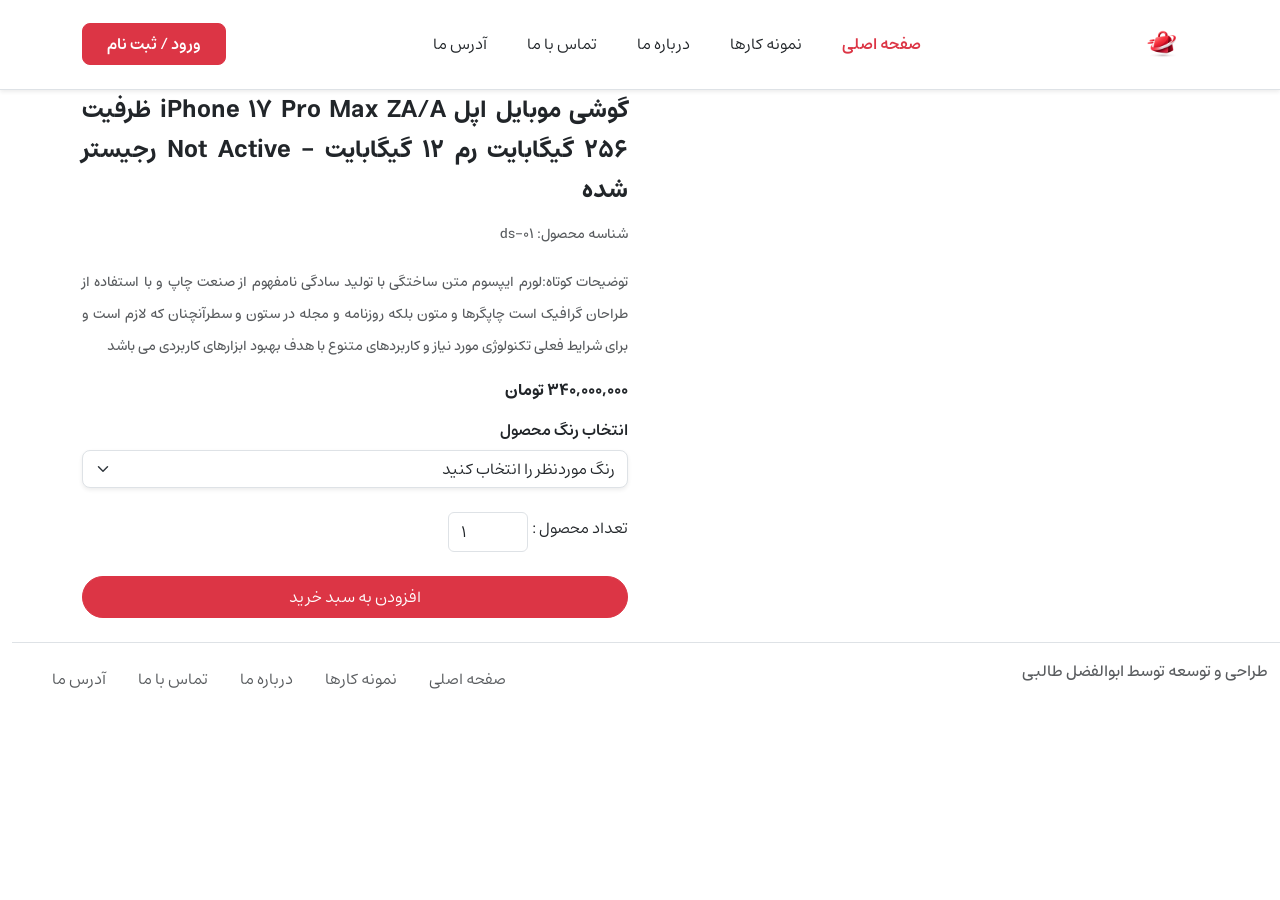
==== assets/pages/product-iphone17-pro-max/product-iphone17-pro-max.html @ 1afc5823 "create product page layout for iphone 17 pro max and checked responsive web site and some changes" ====
<!doctype html>
<html lang="fa" dir="rtl">
  <head>
    <meta charset="UTF-8" />
    <meta name="viewport" content="width=device-width, initial-scale=1.0" />
    <title>Dian store</title>
    <link
      rel="shortcut icon"
      href="../../../assets/font/icon.webp"
      type="image/x-icon"
    />
    <link rel="stylesheet" href="../../../assets/font/font.css" />
    <link
      rel="stylesheet"
      href="../../../assets/bootstrap/css/bootstrap.rtl.css"
    />
    <link rel="stylesheet" href="./product-iphone17-pro-max.css" />
  </head>
  <body>
    <!-- header -->
    <header class="bg-white border-bottom shadow-sm py-2" dir="rtl">
      <nav class="navbar navbar-expand-lg">
        <div class="container">
          <!-- Logo -->
          <a class="navbar-brand m-0" href="#">
            <img
              src="../../images/icon.png"
              alt="Diyan Store"
              width="70"
              height="70"
              class="img-fluid"
            />
          </a>

          <!-- Mobile Toggle -->
          <button
            class="navbar-toggler border-0 shadow-none"
            type="button"
            data-bs-toggle="collapse"
            data-bs-target="#navbarSupportedContent"
            aria-controls="navbarSupportedContent"
            aria-expanded="false"
            aria-label="باز کردن منو"
          >
            <span class="navbar-toggler-icon"></span>
          </button>

          <!-- Menu -->
          <div class="collapse navbar-collapse" id="navbarSupportedContent">
            <ul class="navbar-nav mx-auto gap-lg-2 mt-3 mt-lg-0">
              <li class="nav-item">
                <a
                  class="nav-link active text-danger fw-semibold px-3"
                  href="#"
                >
                  صفحه اصلی
                </a>
              </li>

              <li class="nav-item">
                <a class="nav-link text-dark px-3" href="#"> نمونه کارها </a>
              </li>

              <li class="nav-item">
                <a class="nav-link text-dark px-3" href="#"> درباره ما </a>
              </li>

              <li class="nav-item">
                <a class="nav-link text-dark px-3" href="#"> تماس با ما </a>
              </li>

              <li class="nav-item">
                <a class="nav-link text-dark px-3" href="#"> آدرس ما </a>
              </li>
            </ul>

            <!-- Login -->
            <div class="d-grid d-lg-block mt-3 mt-lg-0">
              <a
                href="../../pages/login/login.html"
                class="btn btn-danger px-4 py-2 rounded-3 fw-semibold"
              >
                ورود / ثبت نام
              </a>
            </div>
          </div>
        </div>
      </nav>
    </header>
    <main class="container">
      <section class="row row-cols-1 row-cols-md-2 gap-4 gap-md-0">
        <!-- right product -->
        <div class="col">
          <div>
            <!-- main image -->
            <div>
              <img
                src="https://www.technolife.com/image/small_product-TLP-149697_e49566d8-244f-415b-a227-f7345502170a.png"
                class="img-fluid"
                alt=""
              />
            </div>
            <!-- sub images -->
            <div class="d-flex gap-0">
              <img
                src="https://www.technolife.com/image/small_product-TLP-165487_77719c10-38f3-430c-b650-bca7d2ac9f5a.png"
                class="img-fluid w-25"
                alt=""
              />
              <img
                src="https://www.technolife.com/image/small_product-TLP-165487_77719c10-38f3-430c-b650-bca7d2ac9f5a.png"
                class="img-fluid w-25"
                alt=""
              />
              <img
                src="https://www.technolife.com/image/small_product-TLP-165487_77719c10-38f3-430c-b650-bca7d2ac9f5a.png"
                class="img-fluid w-25"
                alt=""
              />
              <img
                src="https://www.technolife.com/image/small_product-TLP-165487_77719c10-38f3-430c-b650-bca7d2ac9f5a.png"
                class="img-fluid w-25"
                alt=""
              />
            </div>
          </div>
        </div>
        <!-- left product -->
        <div class="col d-flex align-items-center justify-content-center">
          <div>
            <h2 class="fw-bold text-custom2">
              گوشی موبایل اپل iPhone 17 Pro Max ZA/A ظرفیت 256 گیگابایت رم 12
              گیگابایت - Not Active رجیستر شده
            </h2>
            <p class="text-muted text-custom">شناسه محصول: ds-01</p>
            <p class="text-muted text-custom">
              توضیحات کوتاه:لورم ایپسوم متن ساختگی با تولید سادگی نامفهوم از
              صنعت چاپ و با استفاده از طراحان گرافیک است چاپگرها و متون بلکه
              روزنامه و مجله در ستون و سطرآنچنان که لازم است و برای شرایط فعلی
              تکنولوژی مورد نیاز و کاربردهای متنوع با هدف بهبود ابزارهای کاربردی
              می باشد
            </p>
            <p class="fw-bold">340,000,000 تومان</p>
         

            <div class="mb-3">
              <label for="productColor" class="form-label fw-semibold">
                انتخاب رنگ محصول
              </label>

              <select
                class="form-select  rounded-3 shadow-sm"
                name="color"
                id="productColor"
              >
                <option value=""  selected disabled>
                  رنگ موردنظر را انتخاب کنید
                </option>
                <option value="مشکی">مشکی</option>
                <option value="سفید">سفید</option>
                <option value="آبی">آبی</option>
                <option value="نارنجی">نارنجی</option>
              </select>
            </div>

            <div class="mb-4 d-flex align-items-center gap-1 mt-4">
              <label for="quantity" class="form-label">تعداد محصول :</label>
              <input
                type="number"
                class="form-control"
                id="quantity"
                value="1"
                min="1"
                style="width: 80px; height: 40px"
              />
            </div>
            <button class="btn btn-danger px-5 p-2 w-100 rounded-5">
              افزودن به سبد خرید
            </button>
          </div>
        </div>
      </section>
    </main>
    <!-- footer -->
    <footer
      class="container-fluid row row-cols-1 row-cols-md-2 py-3 my-4 border-top"
    >
      <div class="col">
        <div>
          <p class="mb-0 text-body-secondary">
            طراحی و توسعه توسط ابوالفضل طالبی
          </p>
        </div>
      </div>
      <div class="col">
        <div>
          <ul class="nav justify-content-md-end">
            <li class="nav-item">
              <a href="#" class="nav-link text-body-secondary">صفحه اصلی</a>
            </li>
            <li class="nav-item">
              <a href="#" class="nav-link text-body-secondary">نمونه کارها</a>
            </li>
            <li class="nav-item">
              <a href="#" class="nav-link text-body-secondary">درباره ما</a>
            </li>
            <li class="nav-item">
              <a href="#" class="nav-link text-body-secondary">تماس با ما</a>
            </li>
            <li class="nav-item">
              <a href="#" class="nav-link text-body-secondary">آدرس ما</a>
            </li>
          </ul>
        </div>
      </div>
    </footer>
  </body>
</html>
---- assets/font/font.css ----
/* Estedad Font Faces */

@font-face {
  font-family: "Estedad";
  src: url("./Estedad-FD-ExtraLight.woff2") format("woff2");
  font-weight: 200;
  font-style: normal;
  font-display: swap;
}

@font-face {
  font-family: "Estedad";
  src: url("./Estedad-FD-Light.woff2") format("woff2");
  font-weight: 300;
  font-style: normal;
  font-display: swap;
}

@font-face {
  font-family: "Estedad";
  src: url("./Estedad-FD-Regular.woff2") format("woff2");
  font-weight: 400;
  font-style: normal;
  font-display: swap;
}

@font-face {
  font-family: "Estedad";
  src: url("./Estedad-FD-Medium.woff2") format("woff2");
  font-weight: 500;
  font-style: normal;
  font-display: swap;
}

@font-face {
  font-family: "Estedad";
  src: url("./Estedad-FD-SemiBold.woff2") format("woff2");
  font-weight: 600;
  font-style: normal;
  font-display: swap;
}

@font-face {
  font-family: "Estedad";
  src: url("./Estedad-FD-Bold.woff2") format("woff2");
  font-weight: 700;
  font-style: normal;
  font-display: swap;
}

@font-face {
  font-family: "Estedad";
  src: url("./Estedad-FD-ExtraBold.woff2") format("woff2");
  font-weight: 800;
  font-style: normal;
  font-display: swap;
}

@font-face {
  font-family: "Estedad";
  src: url("./Estedad-FD-Black.woff2") format("woff2");
  font-weight: 900;
  font-style: normal;
  font-display: swap;
}

/* Global Font */
* {
  font-family: "Estedad", sans-serif;
}

/* Body */
body {
  font-weight: 400;
}

/* Headings */
h1,
h2,
h3,
h4,
h5,
h6 {
  font-weight: 700;
}

/* Paragraphs */
p {
  font-weight: 500;
}
---- assets/pages/product-iphone17-pro-max/product-iphone17-pro-max.css ----
.text-custom{
    text-align: justify;
    line-height: 2rem;
    font-size: 14px;
}
.text-custom2{
    text-align: justify;
    line-height: 2.5rem;
    font-size: 24px;
}
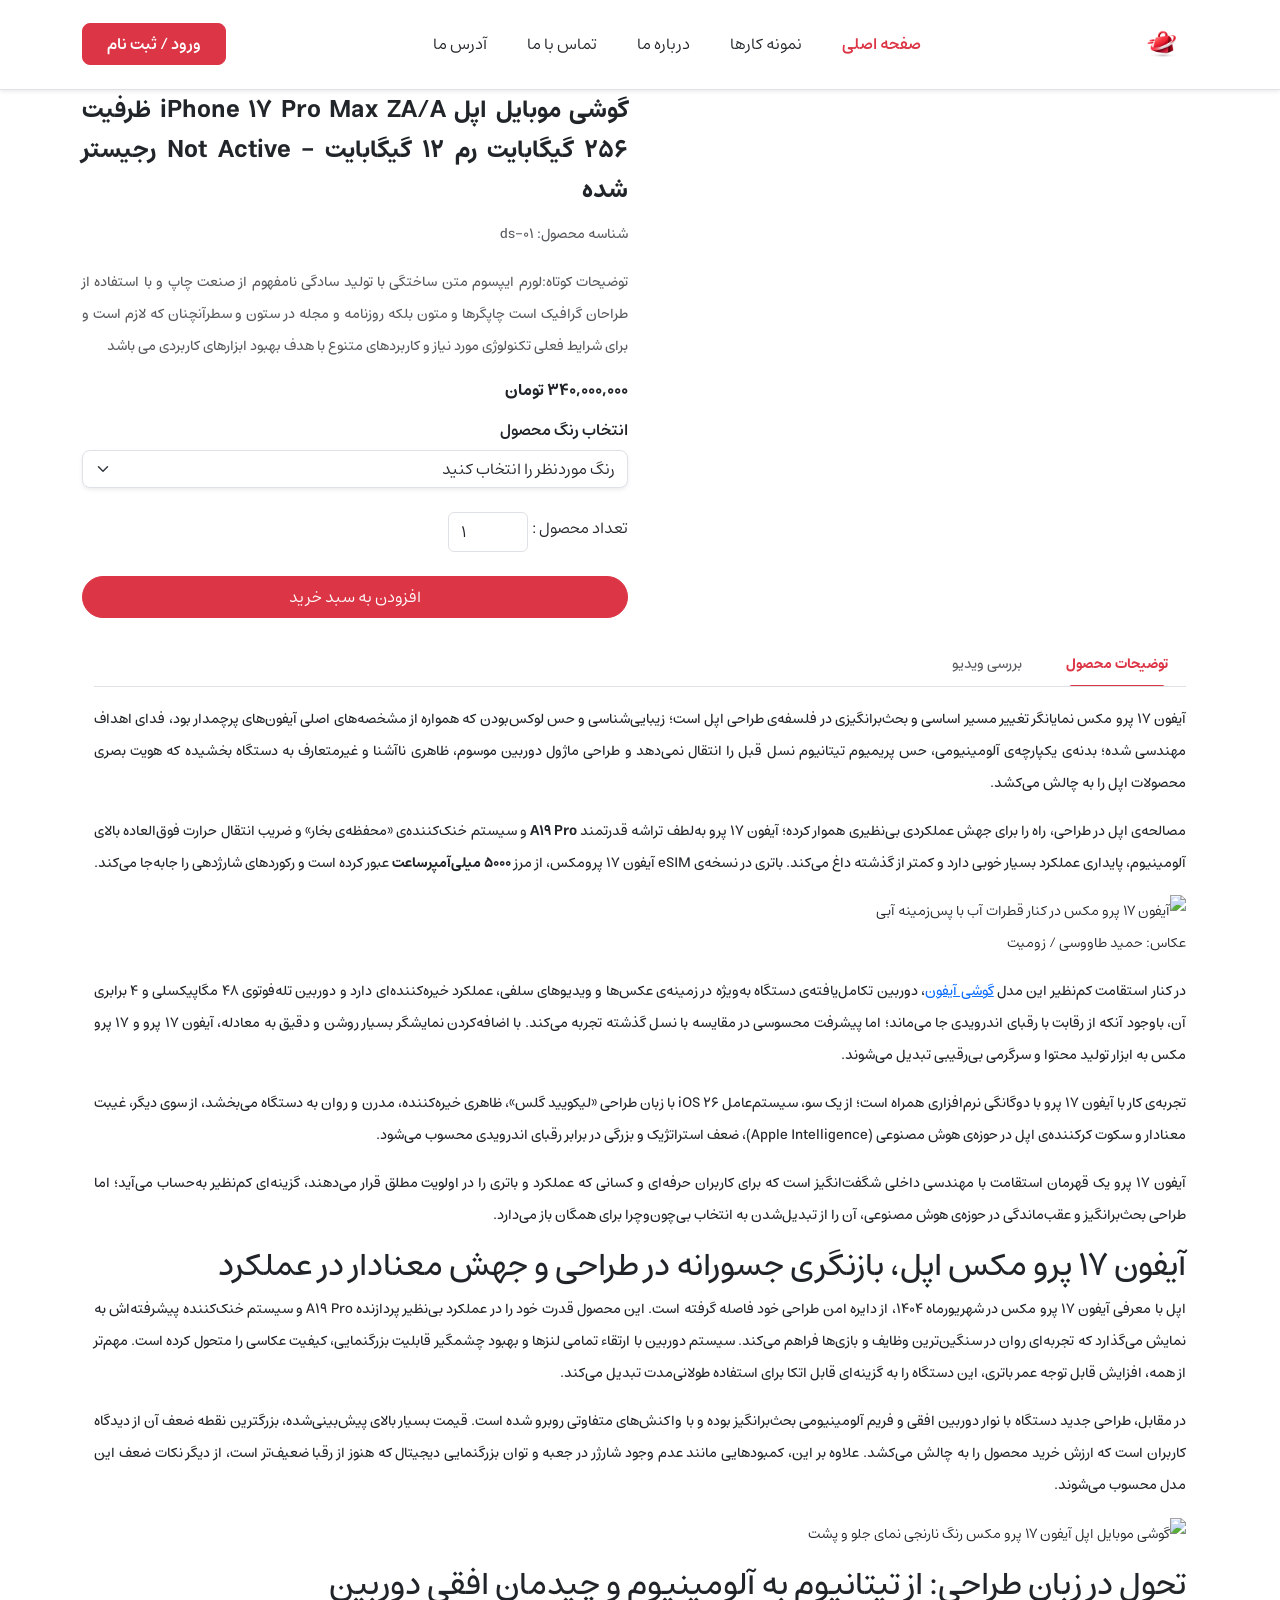
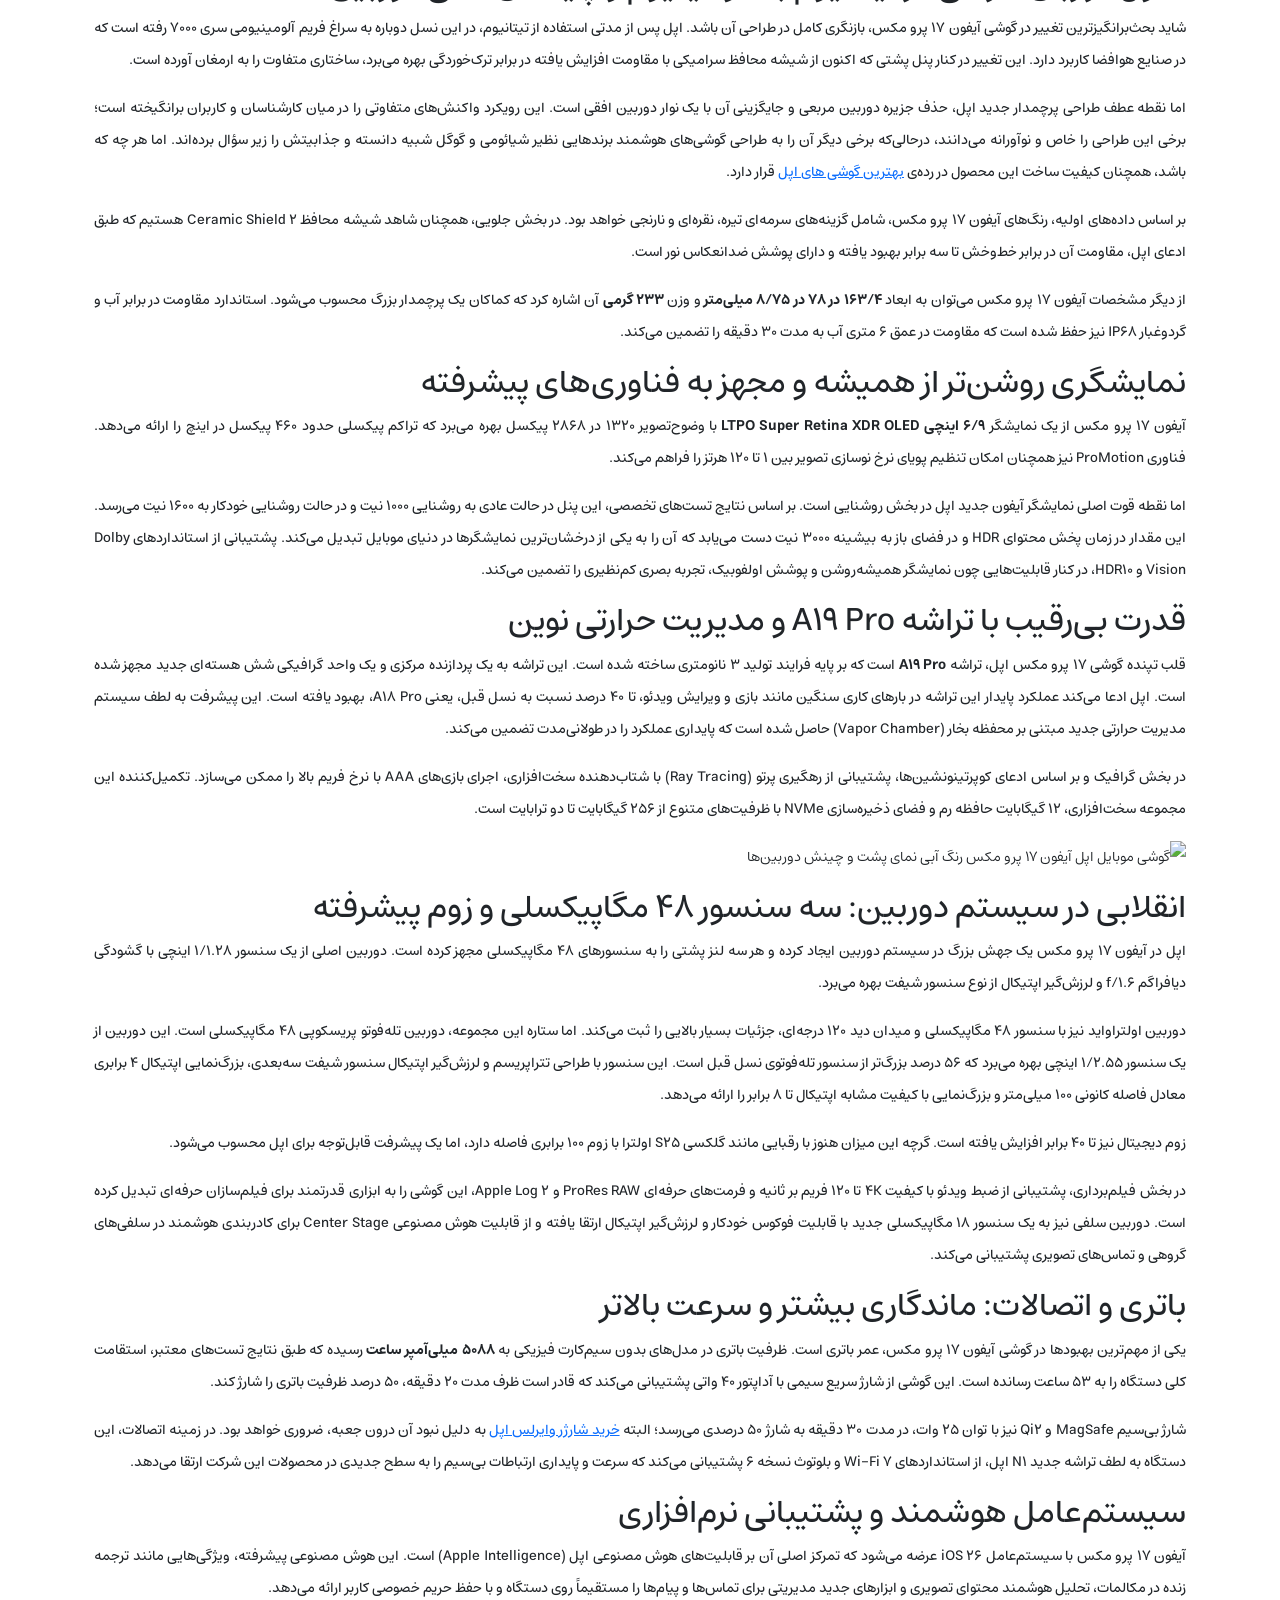
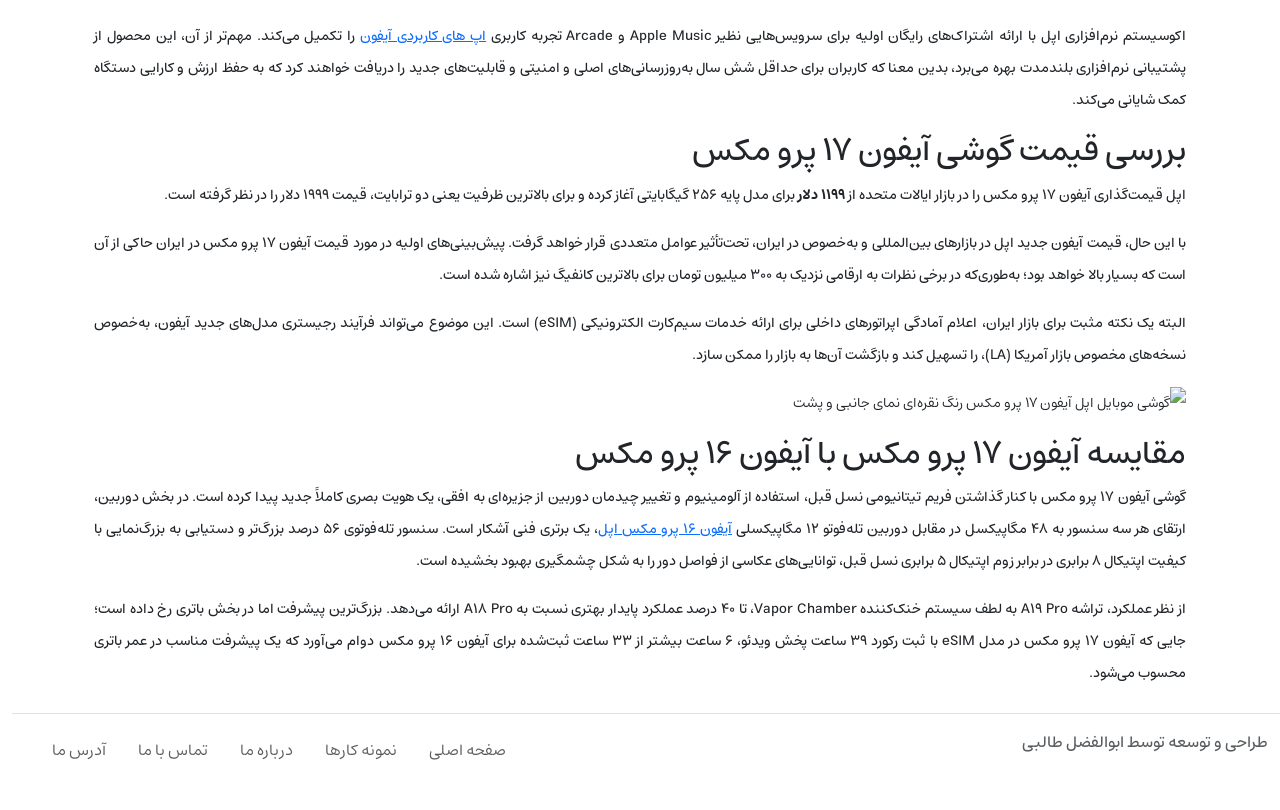
==== commit 4c9a7c3c: "the end product page and add video aparat and some changes" ====
--- a/assets/pages/product-iphone17-pro-max/product-iphone17-pro-max.html
+++ b/assets/pages/product-iphone17-pro-max/product-iphone17-pro-max.html
@@ -141,7 +141,6 @@
               می باشد
             </p>
             <p class="fw-bold">340,000,000 تومان</p>
-         
 
             <div class="mb-3">
               <label for="productColor" class="form-label fw-semibold">
@@ -149,11 +148,11 @@
               </label>
 
               <select
-                class="form-select  rounded-3 shadow-sm"
+                class="form-select rounded-3 shadow-sm"
                 name="color"
                 id="productColor"
               >
-                <option value=""  selected disabled>
+                <option value="" selected disabled>
                   رنگ موردنظر را انتخاب کنید
                 </option>
                 <option value="مشکی">مشکی</option>
@@ -177,6 +176,411 @@
             <button class="btn btn-danger px-5 p-2 w-100 rounded-5">
               افزودن به سبد خرید
             </button>
+          </div>
+        </div>
+      </section>
+
+      <!-- product tab -->
+      <section class="container my-4" dir="rtl">
+        <!-- Tabs Navigation -->
+        <ul
+          class="nav nav-tabs border-0 gap-2 flex-nowrap overflow-x-auto product-tabs"
+          id="stepTab"
+          role="tablist"
+        >
+          <li class="nav-item" role="presentation">
+            <button
+              class="nav-link active"
+              id="apple-tab"
+              data-bs-toggle="tab"
+              data-bs-target="#apple"
+              type="button"
+              role="tab"
+              aria-controls="apple"
+              aria-selected="true"
+            >
+              توضیحات محصول
+            </button>
+          </li>
+
+          <li class="nav-item" role="presentation">
+            <button
+              class="nav-link"
+              id="samsung-tab"
+              data-bs-toggle="tab"
+              data-bs-target="#samsung"
+              type="button"
+              role="tab"
+              aria-controls="samsung"
+              aria-selected="false"
+            >
+              بررسی ویدیو
+            </button>
+          </li>
+        </ul>
+
+        <!-- Tabs Content -->
+        <div class="tab-content pt-3" id="stepTabContent">
+          <!-- caption -->
+          <div
+            class="tab-pane fade show active"
+            id="apple"
+            role="tabpanel"
+            aria-labelledby="apple-tab"
+            tabindex="0"
+          >
+            <div class="product-description text-custom">
+              <p>
+                آیفون ۱۷ پرو مکس نمایانگر تغییر مسیر اساسی و بحث‌برانگیزی در
+                فلسفه‌ی طراحی اپل است؛ زیبایی‌شناسی و حس لوکس‌بودن که همواره از
+                مشخصه‌های اصلی آیفون‌های پرچمدار بود، فدای اهداف مهندسی شده؛
+                بدنه‌ی یکپارچه‌ی آلومینیومی، حس پریمیوم تیتانیوم نسل قبل را
+                انتقال نمی‌دهد و طراحی ماژول دوربین موسوم، ظاهری ناآشنا و
+                غیرمتعارف به دستگاه بخشیده که هویت بصری محصولات اپل را به چالش
+                می‌کشد.
+              </p>
+
+              <p>
+                مصالحه‌ی اپل در طراحی، راه را برای جهش عملکردی بی‌نظیری هموار
+                کرده؛ آیفون ۱۷ پرو به‌لطف تراشه قدرتمند
+                <strong>A19 Pro</strong> و سیستم خنک‌کننده‌ی «محفظه‌ی بخار» و
+                ضریب انتقال حرارت فوق‌العاده بالای آلومینیوم، پایداری عملکرد
+                بسیار خوبی دارد و کمتر از گذشته داغ می‌کند. باتری در نسخه‌ی eSIM
+                آیفون ۱۷ پرومکس، از مرز <strong>۵۰۰۰ میلی‌آمپرساعت</strong> عبور
+                کرده است و رکوردهای شارژدهی را جابه‌جا می‌کند.
+              </p>
+
+              <figure>
+                <img
+                  src="https://api2.zoomit.ir/media/iphone-17-pro-max-zoomit-photos37-68e2dd0d5e7ae55a120eb5e0?w=1080&q=75"
+                  alt="آیفون ۱۷ پرو مکس در کنار قطرات آب با پس‌زمینه آبی"
+                  loading="lazy" class="img-fluid"
+                />
+                <figcaption>عکاس: حمید طاووسی / زومیت</figcaption>
+              </figure>
+
+              <p>
+                در کنار استقامت کم‌نظیر این مدل
+                <a href="https://www.zoomit.ir/product/list/mobile/apple/"
+                  >گوشی آیفون</a
+                >، دوربین تکامل‌یافته‌ی دستگاه به‌ویژه در زمینه‌ی عکس‌ها و
+                ویدیوهای سلفی، عملکرد خیره‌کننده‌ای دارد و دوربین تله‌فوتوی ۴۸
+                مگاپیکسلی و ۴ برابری آن، باوجود آنکه از رقابت با رقبای اندرویدی
+                جا می‌ماند؛ اما پیشرفت محسوسی در مقایسه با نسل گذشته تجربه
+                می‌کند. با اضافه‌کردن نمایشگر بسیار روشن و دقیق به معادله، آیفون
+                ۱۷ پرو و ۱۷ پرو مکس به ابزار تولید محتوا و سرگرمی بی‌رقیبی تبدیل
+                می‌شوند.
+              </p>
+
+              <p>
+                تجربه‌ی کار با آیفون ۱۷ پرو با دوگانگی نرم‌افزاری همراه است؛ از
+                یک سو، سیستم‌عامل iOS 26 با زبان طراحی «لیکویید گلس»، ظاهری
+                خیره‌کننده، مدرن و روان به دستگاه می‌بخشد، از سوی دیگر، غیبت
+                معنادار و سکوت کرکننده‌ی اپل در حوزه‌ی هوش مصنوعی (Apple
+                Intelligence)، ضعف استراتژیک و بزرگی در برابر رقبای اندرویدی
+                محسوب می‌شود.
+              </p>
+
+              <p>
+                آیفون ۱۷ پرو یک قهرمان استقامت با مهندسی داخلی شگفت‌انگیز است که
+                برای کاربران حرفه‌ای و کسانی که عملکرد و باتری را در اولویت مطلق
+                قرار می‌دهند، گزینه‌ای کم‌نظیر به‌حساب می‌آید؛ اما طراحی
+                بحث‌برانگیز و عقب‌ماندگی در حوزه‌ی هوش مصنوعی، آن را از
+                تبدیل‌شدن به انتخاب بی‌چون‌وچرا برای همگان باز می‌دارد.
+              </p>
+
+              <h2>
+                آیفون ۱۷ پرو مکس اپل، بازنگری جسورانه در طراحی و جهش معنادار در
+                عملکرد
+              </h2>
+
+              <p>
+                اپل با معرفی آیفون ۱۷ پرو مکس در شهریورماه ۱۴۰۴، از دایره امن
+                طراحی خود فاصله گرفته است. این محصول قدرت خود را در عملکرد
+                بی‌نظیر پردازنده A19 Pro و سیستم خنک‌کننده پیشرفته‌اش به نمایش
+                می‌گذارد که تجربه‌ای روان در سنگین‌ترین وظایف و بازی‌ها فراهم
+                می‌کند. سیستم دوربین با ارتقاء تمامی لنزها و بهبود چشمگیر قابلیت
+                بزرگنمایی، کیفیت عکاسی را متحول کرده است. مهم‌تر از همه، افزایش
+                قابل توجه عمر باتری، این دستگاه را به گزینه‌ای قابل اتکا برای
+                استفاده طولانی‌مدت تبدیل می‌کند.
+              </p>
+
+              <p>
+                در مقابل، طراحی جدید دستگاه با نوار دوربین افقی و فریم
+                آلومینیومی بحث‌برانگیز بوده و با واکنش‌های متفاوتی روبرو شده
+                است. قیمت بسیار بالای پیش‌بینی‌شده، بزرگترین نقطه ضعف آن از
+                دیدگاه کاربران است که ارزش خرید محصول را به چالش می‌کشد. علاوه
+                بر این، کمبودهایی مانند عدم وجود شارژر در جعبه و توان بزرگنمایی
+                دیجیتال که هنوز از رقبا ضعیف‌تر است، از دیگر نکات ضعف این مدل
+                محسوب می‌شوند.
+              </p>
+
+              <figure>
+                <img
+                  src="https://api2.zoomit.ir/media/apple-iphone-17-pro-max-orange-front-and-back-68c0797d2e4b43cec3e90539?w=1080&q=75"
+                  alt="گوشی موبایل اپل آیفون 17 پرو مکس رنگ نارنجی نمای جلو و پشت"
+                  loading="lazy" class="img-fluid"
+                />
+              </figure>
+
+              <h2>
+                تحول در زبان طراحی: از تیتانیوم به آلومینیوم و چیدمان افقی
+                دوربین
+              </h2>
+
+              <p>
+                شاید بحث‌برانگیزترین تغییر در گوشی آیفون ۱۷ پرو مکس، بازنگری
+                کامل در طراحی آن باشد. اپل پس از مدتی استفاده از تیتانیوم، در
+                این نسل دوباره به سراغ فریم آلومینیومی سری ۷۰۰۰ رفته است که در
+                صنایع هوافضا کاربرد دارد. این تغییر در کنار پنل پشتی که اکنون از
+                شیشه محافظ سرامیکی با مقاومت افزایش یافته در برابر ترک‌خوردگی
+                بهره می‌برد، ساختاری متفاوت را به ارمغان آورده است.
+              </p>
+
+              <p>
+                اما نقطه عطف طراحی پرچمدار جدید اپل، حذف جزیره دوربین مربعی و
+                جایگزینی آن با یک نوار دوربین افقی است. این رویکرد واکنش‌های
+                متفاوتی را در میان کارشناسان و کاربران برانگیخته است؛ برخی این
+                طراحی را خاص و نوآورانه می‌دانند، درحالی‌که برخی دیگر آن را به
+                طراحی گوشی‌های هوشمند برندهایی نظیر شیائومی و گوگل شبیه دانسته و
+                جذابیتش را زیر سؤال برده‌اند. اما هر چه که باشد، همچنان کیفیت
+                ساخت این محصول در رده‌ی
+                <a href="https://www.zoomit.ir/product/list/mobile/apple/"
+                  >بهترین گوشی های اپل</a
+                >
+                قرار دارد.
+              </p>
+
+              <p>
+                بر اساس داده‌های اولیه، رنگ‌های آیفون ۱۷ پرو مکس، شامل گزینه‌های
+                سرمه‌ای تیره، نقره‌ای و نارنجی خواهد بود. در بخش جلویی، همچنان
+                شاهد شیشه محافظ Ceramic Shield 2 هستیم که طبق ادعای اپل، مقاومت
+                آن در برابر خط‌وخش تا سه برابر بهبود یافته و دارای پوشش ضدانعکاس
+                نور است.
+              </p>
+
+              <p>
+                از دیگر مشخصات آیفون ۱۷ پرو مکس می‌توان به ابعاد
+                <strong>۱۶۳/۴ در ۷۸ در ۸/۷۵ میلی‌متر</strong> و وزن
+                <strong>۲۳۳ گرمی</strong> آن اشاره کرد که کماکان یک پرچمدار بزرگ
+                محسوب می‌شود. استاندارد مقاومت در برابر آب و گردوغبار IP68 نیز
+                حفظ شده است که مقاومت در عمق ۶ متری آب به مدت ۳۰ دقیقه را تضمین
+                می‌کند.
+              </p>
+
+              <h2>نمایشگری روشن‌تر از همیشه و مجهز به فناوری‌های پیشرفته</h2>
+
+              <p>
+                آیفون ۱۷ پرو مکس از یک نمایشگر
+                <strong>۶/۹ اینچی LTPO Super Retina XDR OLED</strong> با
+                وضوح‌تصویر ۱۳۲۰ در ۲۸۶۸ پیکسل بهره می‌برد که تراکم پیکسلی حدود
+                ۴۶۰ پیکسل در اینچ را ارائه می‌دهد. فناوری ProMotion نیز همچنان
+                امکان تنظیم پویای نرخ نوسازی تصویر بین ۱ تا ۱۲۰ هرتز را فراهم
+                می‌کند.
+              </p>
+
+              <p>
+                اما نقطه قوت اصلی نمایشگر آیفون جدید اپل در بخش روشنایی است. بر
+                اساس نتایج تست‌های تخصصی، این پنل در حالت عادی به روشنایی ۱۰۰۰
+                نیت و در حالت روشنایی خودکار به ۱۶۰۰ نیت می‌رسد. این مقدار در
+                زمان پخش محتوای HDR و در فضای باز به بیشینه ۳۰۰۰ نیت دست می‌یابد
+                که آن را به یکی از درخشان‌ترین نمایشگرها در دنیای موبایل تبدیل
+                می‌کند. پشتیبانی از استانداردهای Dolby Vision و HDR10، در کنار
+                قابلیت‌هایی چون نمایشگر همیشه‌روشن و پوشش اولفوبیک، تجربه بصری
+                کم‌نظیری را تضمین می‌کند.
+              </p>
+
+              <h2>قدرت بی‌رقیب با تراشه A19 Pro و مدیریت حرارتی نوین</h2>
+
+              <p>
+                قلب تپنده گوشی ۱۷ پرو مکس اپل، تراشه
+                <strong>A19 Pro</strong> است که بر پایه فرایند تولید ۳ نانومتری
+                ساخته شده است. این تراشه به یک پردازنده مرکزی و یک واحد گرافیکی
+                شش هسته‌ای جدید مجهز شده است. اپل ادعا می‌کند عملکرد پایدار این
+                تراشه در بارهای کاری سنگین مانند بازی و ویرایش ویدئو، تا ۴۰ درصد
+                نسبت به نسل قبل، یعنی A18 Pro، بهبود یافته است. این پیشرفت به
+                لطف سیستم مدیریت حرارتی جدید مبتنی بر محفظه بخار (Vapor Chamber)
+                حاصل شده است که پایداری عملکرد را در طولانی‌مدت تضمین می‌کند.
+              </p>
+
+              <p>
+                در بخش گرافیک و بر اساس ادعای کوپرتینونشین‌ها، پشتیبانی از
+                رهگیری پرتو (Ray Tracing) با شتاب‌دهنده سخت‌افزاری، اجرای
+                بازی‌های AAA با نرخ فریم بالا را ممکن می‌سازد. تکمیل‌کننده این
+                مجموعه سخت‌افزاری، ۱۲ گیگابایت حافظه رم و فضای ذخیره‌سازی NVMe
+                با ظرفیت‌های متنوع از ۲۵۶ گیگابایت تا دو ترابایت است.
+              </p>
+
+              <figure>
+                <img
+                  src="https://api2.zoomit.ir/media/apple-iphone-17-pro-max-deep-blue-back-camera-68c077672e4b43cec3e904fd?w=1080&q=75"
+                  alt="گوشی موبایل اپل آیفون 17 پرو مکس رنگ آبی نمای پشت و چینش دوربین‌ها"
+                  loading="lazy" class="img-fluid"
+                />
+              </figure>
+
+              <h2>
+                انقلابی در سیستم دوربین: سه سنسور ۴۸ مگاپیکسلی و زوم پیشرفته
+              </h2>
+
+              <p>
+                اپل در آیفون ۱۷ پرو مکس یک جهش بزرگ در سیستم دوربین ایجاد کرده و
+                هر سه لنز پشتی را به سنسورهای ۴۸ مگاپیکسلی مجهز کرده است. دوربین
+                اصلی از یک سنسور 1/1.28 اینچی با گشودگی دیافراگم f/1.6 و
+                لرزش‌گیر اپتیکال از نوع سنسور شیفت بهره می‌برد.
+              </p>
+
+              <p>
+                دوربین اولتراواید نیز با سنسور ۴۸ مگاپیکسلی و میدان دید ۱۲۰
+                درجه‌ای، جزئیات بسیار بالایی را ثبت می‌کند. اما ستاره این
+                مجموعه، دوربین تله‌فوتو پریسکوپی ۴۸ مگاپیکسلی است. این دوربین از
+                یک سنسور 1/2.55 اینچی بهره می‌برد که ۵۶ درصد بزرگ‌تر از سنسور
+                تله‌فوتوی نسل قبل است. این سنسور با طراحی تتراپریسم و لرزش‌گیر
+                اپتیکال سنسور شیفت سه‌بعدی، بزرگ‌نمایی اپتیکال ۴ برابری معادل
+                فاصله کانونی ۱۰۰ میلی‌متر و بزرگ‌نمایی با کیفیت مشابه اپتیکال تا
+                ۸ برابر را ارائه می‌دهد.
+              </p>
+
+              <p>
+                زوم دیجیتال نیز تا ۴۰ برابر افزایش یافته است. گرچه این میزان
+                هنوز با رقبایی مانند گلکسی S25 اولترا با زوم ۱۰۰ برابری فاصله
+                دارد، اما یک پیشرفت قابل‌توجه برای اپل محسوب می‌شود.
+              </p>
+
+              <p>
+                در بخش فیلم‌برداری، پشتیبانی از ضبط ویدئو با کیفیت 4K تا ۱۲۰
+                فریم بر ثانیه و فرمت‌های حرفه‌ای ProRes RAW و Apple Log 2، این
+                گوشی را به ابزاری قدرتمند برای فیلم‌سازان حرفه‌ای تبدیل کرده
+                است. دوربین سلفی نیز به یک سنسور ۱۸ مگاپیکسلی جدید با قابلیت
+                فوکوس خودکار و لرزش‌گیر اپتیکال ارتقا یافته و از قابلیت هوش
+                مصنوعی Center Stage برای کادربندی هوشمند در سلفی‌های گروهی و
+                تماس‌های تصویری پشتیبانی می‌کند.
+              </p>
+
+              <h2>باتری و اتصالات: ماندگاری بیشتر و سرعت بالاتر</h2>
+
+              <p>
+                یکی از مهم‌ترین بهبودها در گوشی آیفون ۱۷ پرو مکس، عمر باتری است.
+                ظرفیت باتری در مدل‌های بدون سیم‌کارت فیزیکی به
+                <strong>۵۰۸۸ میلی‌آمپر ساعت</strong> رسیده که طبق نتایج تست‌های
+                معتبر، استقامت کلی دستگاه را به ۵۳ ساعت رسانده است. این گوشی از
+                شارژ سریع سیمی با آداپتور ۴۰ واتی پشتیبانی می‌کند که قادر است
+                ظرف مدت ۲۰ دقیقه، ۵۰ درصد ظرفیت باتری را شارژ کند.
+              </p>
+
+              <p>
+                شارژ بی‌سیم MagSafe و Qi2 نیز با توان ۲۵ وات، در مدت ۳۰ دقیقه به
+                شارژ ۵۰ درصدی می‌رسد؛ البته
+                <a href="https://www.zoomit.ir/product/list/charger/apple/"
+                  >خرید شارژر وایرلس اپل</a
+                >
+                به دلیل نبود آن درون جعبه، ضروری خواهد بود. در زمینه اتصالات،
+                این دستگاه به لطف تراشه جدید N1 اپل، از استانداردهای Wi-Fi 7 و
+                بلوتوث نسخه ۶ پشتیبانی می‌کند که سرعت و پایداری ارتباطات بی‌سیم
+                را به سطح جدیدی در محصولات این شرکت ارتقا می‌دهد.
+              </p>
+
+              <h2>سیستم‌عامل هوشمند و پشتیبانی نرم‌افزاری</h2>
+
+              <p>
+                آیفون ۱۷ پرو مکس با سیستم‌عامل iOS 26 عرضه می‌شود که تمرکز اصلی
+                آن بر قابلیت‌های هوش مصنوعی اپل (Apple Intelligence) است. این
+                هوش مصنوعی پیشرفته، ویژگی‌هایی مانند ترجمه زنده در مکالمات،
+                تحلیل هوشمند محتوای تصویری و ابزارهای جدید مدیریتی برای تماس‌ها
+                و پیام‌ها را مستقیماً روی دستگاه و با حفظ حریم خصوصی کاربر ارائه
+                می‌دهد.
+              </p>
+
+              <p>
+                اکوسیستم نرم‌افزاری اپل با ارائه اشتراک‌های رایگان اولیه برای
+                سرویس‌هایی نظیر Apple Music و Arcade تجربه کاربری
+                <a
+                  href="https://www.zoomit.ir/software-application/370954-best-ios-apps-of-all-time/"
+                  >اپ های کاربردی آیفون</a
+                >
+                را تکمیل می‌کند. مهم‌تر از آن، این محصول از پشتیبانی نرم‌افزاری
+                بلندمدت بهره می‌برد، بدین معنا که کاربران برای حداقل شش سال
+                به‌روزرسانی‌های اصلی و امنیتی و قابلیت‌های جدید را دریافت خواهند
+                کرد که به حفظ ارزش و کارایی دستگاه کمک شایانی می‌کند.
+              </p>
+
+              <h2>بررسی قیمت گوشی آیفون ۱۷ پرو مکس</h2>
+
+              <p>
+                اپل قیمت‌گذاری آیفون ۱۷ پرو مکس را در بازار ایالات متحده از
+                <strong>۱۱۹۹ دلار</strong> برای مدل پایه ۲۵۶ گیگابایتی آغاز کرده
+                و برای بالاترین ظرفیت یعنی دو ترابایت، قیمت ۱۹۹۹ دلار را در نظر
+                گرفته است.
+              </p>
+
+              <p>
+                با این حال، قیمت آیفون جدید اپل در بازارهای بین‌المللی و به‌خصوص
+                در ایران، تحت‌تأثیر عوامل متعددی قرار خواهد گرفت. پیش‌بینی‌های
+                اولیه در مورد قیمت آیفون ۱۷ پرو مکس در ایران حاکی از آن است که
+                بسیار بالا خواهد بود؛ به‌طوری‌که در برخی نظرات به ارقامی نزدیک
+                به ۳۰۰ میلیون تومان برای بالاترین کانفیگ نیز اشاره شده است.
+              </p>
+
+              <p>
+                البته یک نکته مثبت برای بازار ایران، اعلام آمادگی اپراتورهای
+                داخلی برای ارائه خدمات سیم‌کارت الکترونیکی (eSIM) است. این موضوع
+                می‌تواند فرآیند رجیستری مدل‌های جدید آیفون، به‌خصوص نسخه‌های
+                مخصوص بازار آمریکا (LA)، را تسهیل کند و بازگشت آن‌ها به بازار را
+                ممکن سازد.
+              </p>
+
+              <figure>
+                <img
+                  src="https://api2.zoomit.ir/media/apple-iphone-17-pro-max-silver-back-and-side-68c079792e4b43cec3e9052e?w=1080&q=75"
+                  alt="گوشی موبایل اپل آیفون 17 پرو مکس رنگ نقره‌ای نمای جانبی و پشت"
+                  loading="lazy" class="img-fluid"
+                />
+              </figure>
+
+              <h2>مقایسه آیفون ۱۷ پرو مکس با آیفون ۱۶ پرو مکس</h2>
+
+              <p>
+                گوشی آیفون ۱۷ پرو مکس با کنار گذاشتن فریم تیتانیومی نسل قبل،
+                استفاده از آلومینیوم و تغییر چیدمان دوربین از جزیره‌ای به افقی،
+                یک هویت بصری کاملاً جدید پیدا کرده است. در بخش دوربین، ارتقای هر
+                سه سنسور به ۴۸ مگاپیکسل در مقابل دوربین تله‌فوتو ۱۲ مگاپیکسلی
+                <a href="https://www.zoomit.ir/product/apple-iphone-16-pro-max/"
+                  >آیفون ۱۶ پرو مکس اپل</a
+                >، یک برتری فنی آشکار است. سنسور تله‌فوتوی ۵۶ درصد بزرگ‌تر و
+                دستیابی به بزرگ‌نمایی با کیفیت اپتیکال ۸ برابری در برابر زوم
+                اپتیکال ۵ برابری نسل قبل، توانایی‌های عکاسی از فواصل دور را به
+                شکل چشمگیری بهبود بخشیده است.
+              </p>
+
+              <p>
+                از نظر عملکرد، تراشه A19 Pro به لطف سیستم خنک‌کننده Vapor
+                Chamber، تا ۴۰ درصد عملکرد پایدار بهتری نسبت به A18 Pro ارائه
+                می‌دهد. بزرگ‌ترین پیشرفت اما در بخش باتری رخ داده است؛ جایی که
+                آیفون ۱۷ پرو مکس در مدل eSIM با ثبت رکورد ۳۹ ساعت پخش ویدئو، ۶
+                ساعت بیشتر از ۳۳ ساعت ثبت‌شده برای آیفون ۱۶ پرو مکس دوام می‌آورد
+                که یک پیشرفت مناسب در عمر باتری محسوب می‌شود.
+              </p>
+            </div>
+          </div>
+
+          <!-- video -->
+          <div
+            class="tab-pane fade"
+            id="samsung"
+            role="tabpanel"
+            aria-labelledby="samsung-tab"
+            tabindex="0"
+          >
+        
+            <div class="h_iframe-aparat_embed_frame">
+              <span style="display: block; padding-top: 57%"></span
+              ><iframe
+                src="https://www.aparat.com/video/video/embed/videohash/nxlrmi5/vt/frame?titleShow=true"
+                allowfullscreen="true"
+                webkitallowfullscreen="true"
+                mozallowfullscreen="true"
+              ></iframe>
+            </div>
           </div>
         </div>
       </section>
@@ -214,5 +618,7 @@
         </div>
       </div>
     </footer>
+
+    <script src="../../bootstrap/js/bootstrap.bundle.js"></script>
   </body>
 </html>
--- a/assets/pages/product-iphone17-pro-max/product-iphone17-pro-max.css
+++ b/assets/pages/product-iphone17-pro-max/product-iphone17-pro-max.css
@@ -1,10 +1,96 @@
-.text-custom{
+.text-custom {
     text-align: justify;
     line-height: 2rem;
     font-size: 14px;
 }
-.text-custom2{
+
+.text-custom2 {
     text-align: justify;
     line-height: 2.5rem;
     font-size: 24px;
+}
+
+img {
+    mix-blend-mode: multiply;
+}
+
+/* Product Tabs */
+.product-tabs {
+    scrollbar-width: none;
+    border-bottom: 1px solid var(--bs-border-color) !important;
+}
+
+.product-tabs::-webkit-scrollbar {
+    display: none;
+}
+
+.product-tabs .nav-link {
+    position: relative;
+    white-space: nowrap;
+    border: 0 !important;
+    border-radius: 0;
+    color: var(--bs-secondary-color);
+    background: transparent;
+    padding: 12px 18px;
+    font-size: 14px;
+    font-weight: 500;
+    transition: color .2s ease;
+}
+
+.product-tabs .nav-link:hover {
+    color: var(--bs-danger);
+}
+
+.product-tabs .nav-link.active {
+    color: var(--bs-danger);
+    background: transparent;
+    font-weight: 700;
+}
+
+.product-tabs .nav-link.active::after {
+    content: "";
+    position: absolute;
+    bottom: -1px;
+    right: 15%;
+    width: 70%;
+    height: 3px;
+    border-radius: 5px 5px 0 0;
+    background-color: var(--bs-danger);
+}
+
+/* Product Cards */
+.product-tabs~.tab-content .card {
+    transition: border-color .2s ease;
+}
+
+.product-tabs~.tab-content .card:hover {
+    border-color: rgba(var(--bs-danger-rgb), .4) !important;
+}
+
+.product-name {
+    display: -webkit-box;
+    -webkit-line-clamp: 2;
+    -webkit-box-orient: vertical;
+    overflow: hidden;
+    min-height: 48px;
+}
+
+
+/* video */
+.h_iframe-aparat_embed_frame {
+    position: relative;
+}
+
+.h_iframe-aparat_embed_frame .ratio {
+    display: block;
+    width: 100%;
+    height: auto;
+}
+
+.h_iframe-aparat_embed_frame iframe {
+    position: absolute;
+    top: 0;
+    left: 0;
+    width: 100%;
+    height: 100%;
 }
